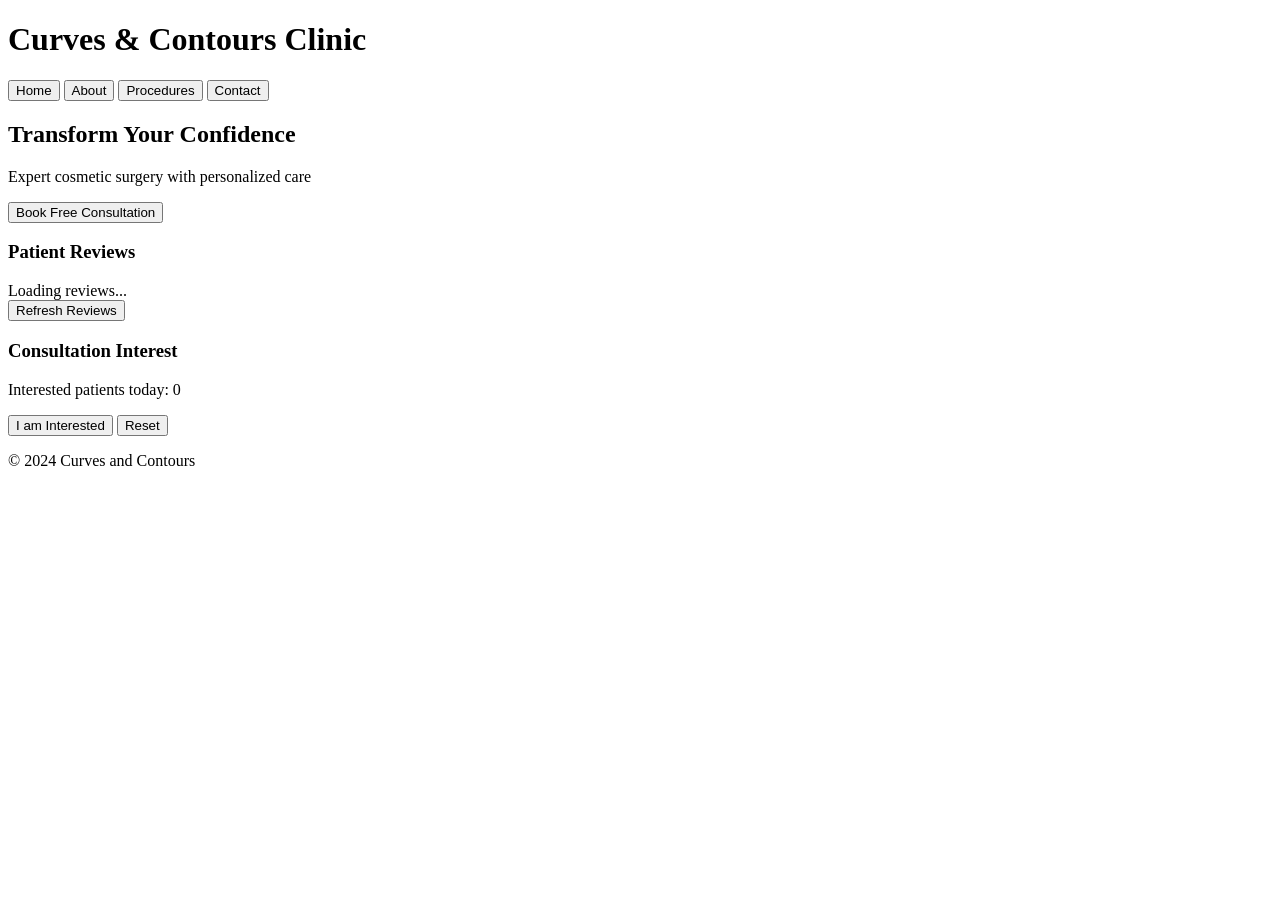
==== index.html @ a5d0fdcd "Setting up the home page for the website" ====
<!DOCTYPE html>
<html lang="en">
<head>
    <meta charset="UTF-8">
    <meta name="viewport" content="width=device-width, initial-scale=1.0">
    <title>  Cosmetic Surgery | Home </title>
    <link rel="stylesheet" href="css/style.css">
</head>
<body>
    <header>
        <h1> Curves & Contours Clinic</h1> 
        <!--creating home/about/procedures/contact buttons-->
        <nav>
            <button class="nav-btn" data-page="home">Home</button>
            <button class="nav-btn" data-page="about">About</button>
            <button class="nav-btn" data-page="procedures">Procedures</button>
            <button class="nav-btn" data-page="contact">Contact</button>
        </nav>
    </header>

    <!--Dynamic content (from JS)loads here -->
    <main id="app">
        <div id="hero">
            <h2>Transform Your Confidence</h2>
            <p>Expert cosmetic surgery with personalized care</p>
            <button id="bookConsultBtn" class="cta-button">Book Free Consultation</button>
            </div>
            <div id="reviews-section">
                <h3>Patient Reviews</h3>
                <div id="reviews-container">Loading reviews...</div>
                <button id="refreshReviews">Refresh Reviews</button>
            </div>
            <div id="counter-demo">
                <h3>Consultation Interest</h3>
                <p>Interested patients today: <span id="interestCount">0</span> </p>
                <button id="increaseInterest">I am Interested</button>
                <button id="resetInterest">Reset</button>
            </div>
    </main>

    <footer>
        <p>&copy; 2024 Curves and Contours</p>
    </footer>

    <script src="js/api.js"></script>
    <script src="js/contact.js"></script>
    <script src="js/app.js"></script>

</body>
</html>
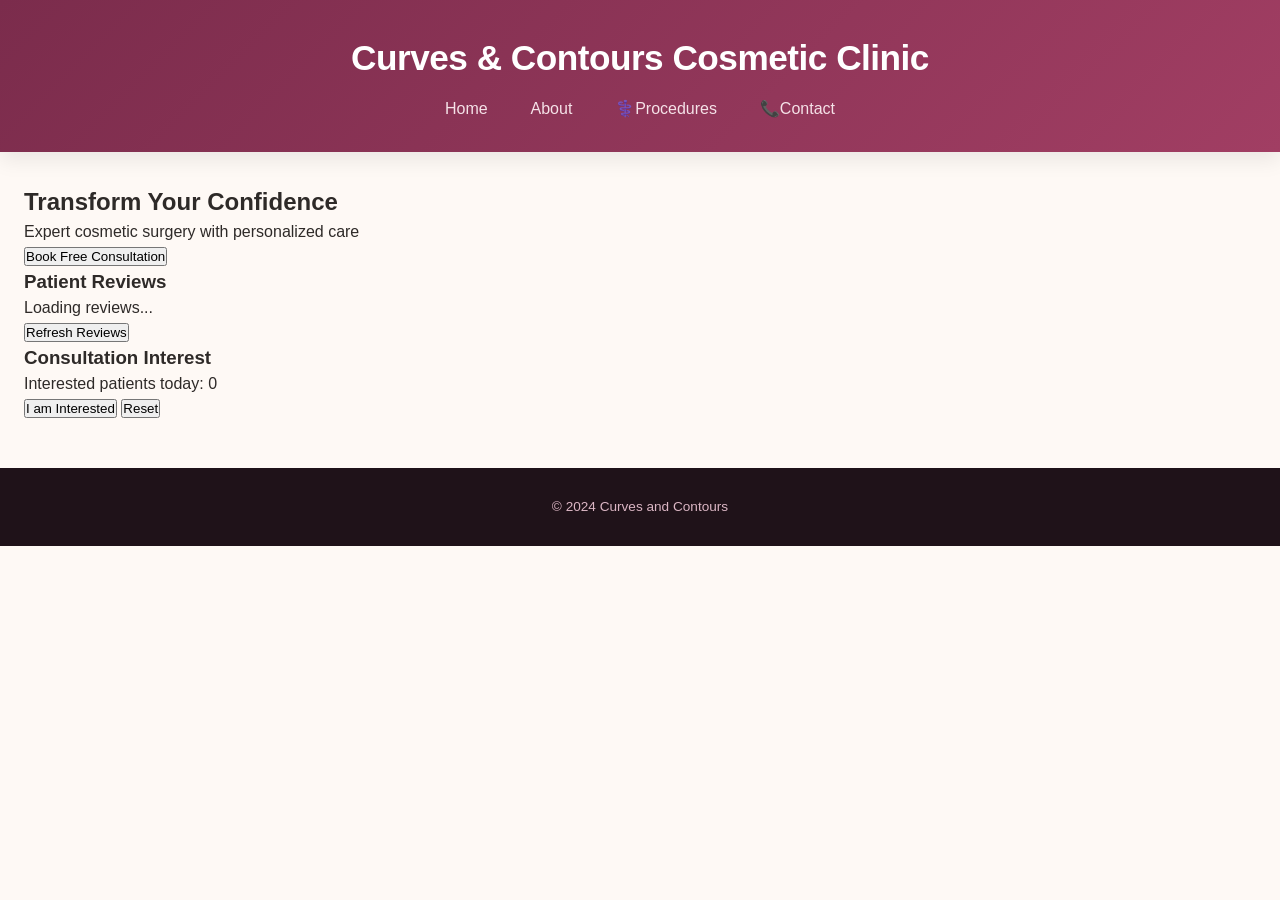
==== commit c329ca51: "Styling the website using css" ====
--- a/index.html
+++ b/index.html
@@ -8,13 +8,13 @@
 </head>
 <body>
     <header>
-        <h1> Curves & Contours Clinic</h1> 
+        <h1> Curves & Contours Cosmetic Clinic</h1> 
         <!--creating home/about/procedures/contact buttons-->
         <nav>
             <button class="nav-btn" data-page="home">Home</button>
             <button class="nav-btn" data-page="about">About</button>
-            <button class="nav-btn" data-page="procedures">Procedures</button>
-            <button class="nav-btn" data-page="contact">Contact</button>
+            <button class="nav-btn" data-page="procedures">⚕️Procedures</button>
+            <button class="nav-btn" data-page="contact">📞Contact</button>
         </nav>
     </header>
 
--- a/css/style.css
+++ b/css/style.css
@@ -0,0 +1,339 @@
+* {
+    margin: 0;
+    padding: 0;
+    box-sizing: border-box;
+}
+
+body {
+    font-family: 'Segoe UI', Roboto, 'Helvetica Neue', sans-serif;
+    background: #fef9f5;
+    color: #2e2a28;
+    line-height: 1.5;
+}
+
+/* Header / branding */
+header {
+    background: linear-gradient(135deg, #7b2c4c 0%, #a13e63 100%);
+    color: white;
+    padding: 2rem 2rem 1.5rem;
+    text-align: center;
+    box-shadow: 0 8px 20px rgba(0,0,0,0.08);
+}
+
+header h1 {
+    font-size: 2.2rem;
+    letter-spacing: -0.5px;
+    font-weight: 600;
+    margin-bottom: 0.3rem;
+}
+
+header p {
+    font-size: 1rem;
+    opacity: 0.9;
+    font-weight: 300;
+}
+
+/* === MAIN DROPDOWN NAVIGATION (PROCEDURES BUTTON) === */
+.main-nav {
+    background-color: #2c1a24;
+    padding: 0.6rem 2rem;
+    display: flex;
+    justify-content: space-between;
+    align-items: center;
+    flex-wrap: wrap;
+    box-shadow: 0 4px 10px rgba(0,0,0,0.05);
+    position: sticky;
+    top: 0;
+    z-index: 1000;
+}
+
+.logo {
+    color: #f7cfd8;
+    font-weight: 700;
+    font-size: 1.4rem;
+    letter-spacing: 1px;
+}
+
+.nav-buttons {
+    display: flex;
+    gap: 0.5rem;
+    align-items: center;
+    flex-wrap: wrap;
+}
+
+/* generic nav buttons (home, about, contact) */
+.nav-btn {
+    background: transparent;
+    border: none;
+    color: #f5e2e8;
+    font-size: 1rem;
+    font-weight: 500;
+    padding: 0.6rem 1.2rem;
+    border-radius: 40px;
+    cursor: pointer;
+    transition: all 0.2s ease;
+    font-family: inherit;
+}
+
+.nav-btn:hover {
+    background-color: #4e2c3b;
+    color: white;
+}
+
+/* PROCEDURES DROPDOWN BUTTON (standalone) */
+.procedures-dropdown-btn {
+    background: #e8b0c0;
+    color: #2c1a24;
+    border: none;
+    font-weight: 600;
+    padding: 0.6rem 1.5rem;
+    border-radius: 40px;
+    font-size: 1rem;
+    cursor: pointer;
+    display: inline-flex;
+    align-items: center;
+    gap: 8px;
+    transition: 0.2s;
+    font-family: inherit;
+    box-shadow: 0 2px 5px rgba(0,0,0,0.1);
+}
+
+.procedures-dropdown-btn:hover {
+    background-color: #d48da5;
+    transform: translateY(-1px);
+}
+
+/* dropdown wrapper relative container */
+.dropdown-wrapper {
+    position: relative;
+    display: inline-block;
+}
+
+/* mega dropdown menu - full categories grid */
+.mega-dropdown {
+    position: absolute;
+    top: calc(100% + 8px);
+    left: 0;
+    background: white;
+    width: 720px;
+    max-width: 90vw;
+    border-radius: 28px;
+    box-shadow: 0 20px 35px -12px rgba(0,0,0,0.25);
+    opacity: 0;
+    visibility: hidden;
+    transform: translateY(-12px);
+    transition: opacity 0.2s ease, visibility 0.2s, transform 0.2s;
+    z-index: 1050;
+    border: 1px solid #ffe2e9;
+    overflow: hidden;
+}
+
+.dropdown-wrapper.open .mega-dropdown {
+    opacity: 1;
+    visibility: visible;
+    transform: translateY(0);
+}
+
+.dropdown-columns {
+    display: flex;
+    flex-wrap: wrap;
+    padding: 1.8rem 1.8rem;
+    gap: 1.8rem;
+    background: #ffffff;
+}
+
+.dropdown-column {
+    flex: 1;
+    min-width: 170px;
+}
+
+.dropdown-column h4 {
+    font-size: 1.1rem;
+    font-weight: 700;
+    color: #a13e63;
+    border-left: 4px solid #e8b0c0;
+    padding-left: 10px;
+    margin-bottom: 1rem;
+    margin-top: 0;
+}
+
+.dropdown-column ul {
+    list-style: none;
+    padding: 0;
+    margin: 0;
+}
+
+.dropdown-column li {
+    margin-bottom: 0.7rem;
+}
+
+.dropdown-column a {
+    text-decoration: none;
+    color: #3d2b32;
+    font-size: 0.9rem;
+    display: block;
+    transition: 0.2s;
+    padding: 4px 0;
+    font-weight: 500;
+}
+
+.dropdown-column a:hover {
+    color: #b34e74;
+    transform: translateX(5px);
+}
+
+/* Main content area */
+main {
+    max-width: 1280px;
+    margin: 2rem auto;
+    padding: 0 1.5rem;
+}
+
+.hero {
+    background: #fff1ed;
+    padding: 2rem;
+    border-radius: 32px;
+    text-align: center;
+    margin-bottom: 2.5rem;
+    box-shadow: 0 6px 12px rgba(0,0,0,0.03);
+}
+
+.hero h2 {
+    font-size: 1.9rem;
+    color: #632c46;
+    margin-bottom: 0.6rem;
+}
+
+.procedure-detail {
+    background: #ffffff;
+    border-radius: 28px;
+    padding: 1.8rem;
+    margin-bottom: 2.5rem;
+    box-shadow: 0 10px 20px rgba(0,0,0,0.05);
+    border-left: 8px solid #e8b0c0;
+    transition: all 0.2s;
+    display: none;
+}
+
+.procedure-detail.active-detail {
+    display: block;
+    animation: fadeSlide 0.25s ease;
+}
+
+@keyframes fadeSlide {
+    from {
+        opacity: 0;
+        transform: translateY(10px);
+    }
+    to {
+        opacity: 1;
+        transform: translateY(0);
+    }
+}
+
+.procedure-detail h3 {
+    color: #a13e63;
+    font-size: 1.8rem;
+    margin-bottom: 1rem;
+}
+
+.procedure-detail p {
+    color: #3e2c33;
+    margin-bottom: 1rem;
+    font-size: 1rem;
+}
+
+.procedure-detail .detail-badge {
+    display: inline-block;
+    background: #f3e0e6;
+    padding: 0.3rem 1rem;
+    border-radius: 50px;
+    font-size: 0.8rem;
+    color: #6d3b51;
+    margin-top: 0.5rem;
+}
+
+.featured-section {
+    margin-top: 1rem;
+}
+
+.featured-section h3 {
+    font-size: 1.7rem;
+    margin-bottom: 1.5rem;
+    color: #3e2a33;
+}
+
+.procedure-grid {
+    display: grid;
+    grid-template-columns: repeat(auto-fill, minmax(280px, 1fr));
+    gap: 1.5rem;
+}
+
+.procedure-card {
+    background: white;
+    border-radius: 24px;
+    padding: 1.5rem;
+    transition: 0.2s;
+    cursor: pointer;
+    border: 1px solid #ffe2ea;
+    box-shadow: 0 4px 8px rgba(0,0,0,0.02);
+}
+
+.procedure-card:hover {
+    transform: translateY(-5px);
+    box-shadow: 0 15px 25px -8px rgba(0,0,0,0.1);
+    border-color: #e8b0c0;
+}
+
+.procedure-card h4 {
+    font-size: 1.3rem;
+    color: #7b2c4c;
+    margin-bottom: 0.6rem;
+}
+
+.procedure-card p {
+    color: #5c4850;
+    font-size: 0.9rem;
+}
+
+footer {
+    background: #1f1219;
+    color: #dbb6c4;
+    text-align: center;
+    padding: 1.8rem;
+    margin-top: 3rem;
+    font-size: 0.85rem;
+}
+
+/* responsive */
+@media (max-width: 750px) {
+    .main-nav {
+        flex-direction: column;
+        gap: 0.8rem;
+        align-items: stretch;
+    }
+    .nav-buttons {
+        justify-content: center;
+    }
+    .dropdown-wrapper {
+        width: 100%;
+    }
+    .procedures-dropdown-btn {
+        width: 100%;
+        justify-content: center;
+    }
+    .mega-dropdown {
+        left: 0;
+        right: 0;
+        width: auto;
+    }
+}
+
+/* utility */
+.hidden-page {
+    display: none;
+}
+
+.active-page {
+    display: block;
+}
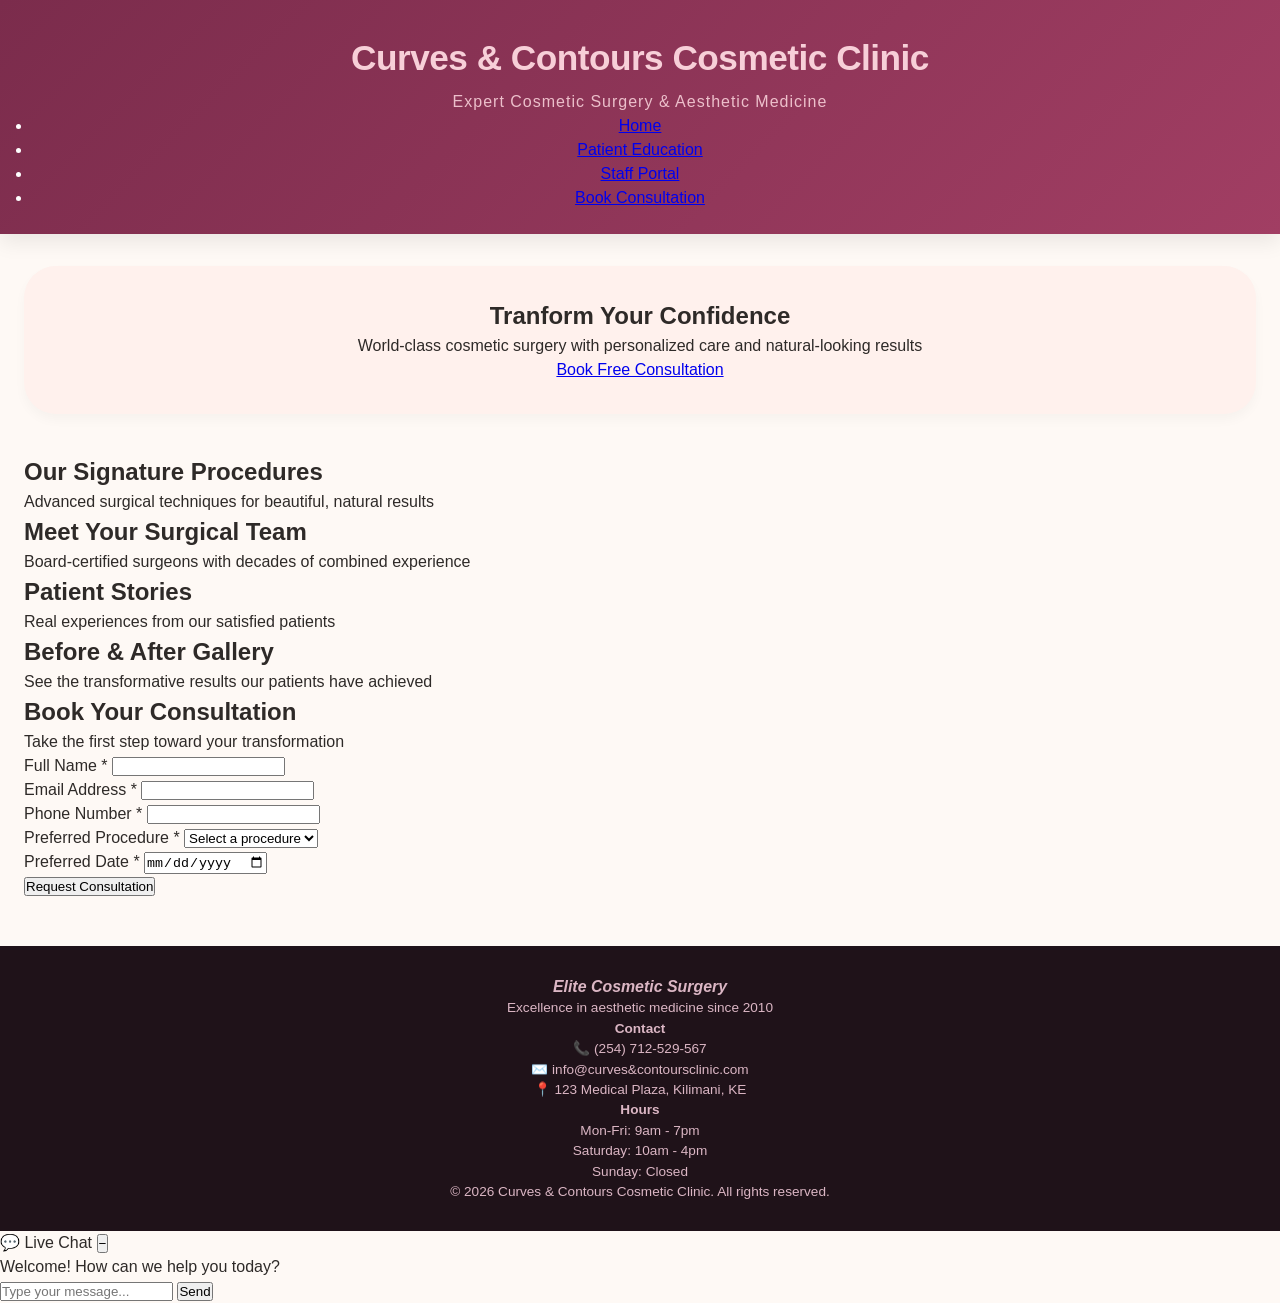
==== commit ba7ae363: "Updating the index file" ====
--- a/index.html
+++ b/index.html
@@ -3,48 +3,163 @@
 <head>
     <meta charset="UTF-8">
     <meta name="viewport" content="width=device-width, initial-scale=1.0">
-    <title>  Cosmetic Surgery | Home </title>
+    <title>  Curves & Contours Cosmetic Clinic| Transform Your Confidence</title>
     <link rel="stylesheet" href="css/style.css">
 </head>
 <body>
     <header>
-        <h1> Curves & Contours Cosmetic Clinic</h1> 
-        <!--creating home/about/procedures/contact buttons-->
-        <nav>
-            <button class="nav-btn" data-page="home">Home</button>
-            <button class="nav-btn" data-page="about">About</button>
-            <button class="nav-btn" data-page="procedures">⚕️Procedures</button>
-            <button class="nav-btn" data-page="contact">📞Contact</button>
+        <nav class="navbar">
+        <div class="container">
+            <div class="logo">
+                <h1>Curves & Contours Cosmetic Clinic</h1>
+                <p>Expert Cosmetic Surgery & Aesthetic Medicine</p>
+            </div>
+            <ul class="nav-links">
+                <li><a href="index.html" class="active">Home</a></li>
+                <li><a href="education.html">Patient Education</a></li>
+                <li><a href="dashboard.html">Staff Portal</a></li>
+                <li><a href="#booking" id="booking-nav">Book Consultation</a></li>
+            </ul>
+            <div class="hamburger">
+                <span></span>
+                <span></span>
+                <span></span>
+            </div>
+        </div>
         </nav>
     </header>
 
-    <!--Dynamic content (from JS)loads here -->
-    <main id="app">
-        <div id="hero">
-            <h2>Transform Your Confidence</h2>
-            <p>Expert cosmetic surgery with personalized care</p>
-            <button id="bookConsultBtn" class="cta-button">Book Free Consultation</button>
+    <main>
+        <section class="hero">
+          <div class="hero-overlay"></div> 
+          <div class="container">
+            <div class="hero-content">
+                <h1>Tranform Your Confidence</h1>
+                <p> World-class cosmetic surgery with personalized care and natural-looking results</p>
+                <a href="#booking" class="btn-primary" id="hero-cta">Book Free Consultation</a>
             </div>
-            <div id="reviews-section">
-                <h3>Patient Reviews</h3>
-                <div id="reviews-container">Loading reviews...</div>
-                <button id="refreshReviews">Refresh Reviews</button>
+          </div>
+        </section>
+
+        <section class="procedures">
+            <div class="container">
+                <h2 class="section-title">Our Signature Procedures</h2>
+                <p class="section-subtitle">Advanced surgical techniques for beautiful, natural results</p>
+                <div id="procedure-grid" class="procedure-grid"></div>
             </div>
-            <div id="counter-demo">
-                <h3>Consultation Interest</h3>
-                <p>Interested patients today: <span id="interestCount">0</span> </p>
-                <button id="increaseInterest">I am Interested</button>
-                <button id="resetInterest">Reset</button>
+        </section>
+
+        <section class="doctors">
+            <div class="container">
+                <h2 class="section-title">Meet Your Surgical Team</h2>
+                <p class="section-subtitle">Board-certified surgeons with decades of combined experience</p>
+                <div id="doctor-grid" class="doctor-grid"></div>
             </div>
+        </section>
+
+        <section class="testimonials">
+            <div class="container">
+                <h2 class="section-title">Patient Stories</h2>
+                <p class="section-subtitle">Real experiences from our satisfied patients</p>
+                <div id="testimonial-grid" class="testimonial-grid"></div>
+            </div>
+        </section>
+
+        <section class="gallery">
+            <div class="container">
+                <h2 class="section-title">Before & After Gallery</h2>
+                <p class="section-subtitle">See the transformative results our patients have achieved</p>
+                <div id="gallery-grid" class="gallery-grid"></div>
+            </div>
+        </section>
+
+        <section id="booking" class="booking">
+            <div class="container">
+                <h2 class="section-title">Book Your Consultation</h2>
+                <p class="section-subtitle">Take the first step toward your transformation</p>
+                <form id="booking-form" class="booking-form">
+                    <div class="form-group">
+                        <label for="name">Full Name *</label>
+                        <input type="text" id="name" name="name" required>
+                        <span class="error-message" id="name-error"></span>
+                    </div>
+                    <div class="form-group">
+                        <label for="email">Email Address *</label>
+                        <input type="email" id="email" name="email" required>
+                        <span class="error-message" id="email-error"></span>
+                    </div>
+                    <div class="form-group">
+                        <label for="phone">Phone Number *</label>
+                        <input type="tel" id="phone" name="phone" required>
+                        <span class="error-message" id="phone-error"></span>
+                    </div>
+                    <div class="form-group">
+                        <label for="procedure">Preferred Procedure *</label>
+                        <select id="procedure" name="procedure" required>
+                            <option value="">Select a procedure</option>
+                        </select>
+                        <span class="error-message" id="procedure-error"></span>
+                    </div>
+                    <div class="form-group">
+                        <label for="date">Preferred Date *</label>
+                        <input type="date" id="date" name="date" required>
+                        <span class="error-message" id="date-error"></span>
+                    </div>
+                    <button type="submit" class="btn-primary">Request Consultation</button>
+                    <div id="form-message" class="form-message"></div>
+                </form>
+            </div>
+        </section>
     </main>
 
     <footer>
-        <p>&copy; 2024 Curves and Contours</p>
+        <div class="container">
+            <div class="footer-content">
+                <div class="footer-section">
+                    <h3><i>Elite Cosmetic Surgery</i></h3>
+                    <p>Excellence in aesthetic medicine since 2010</p>
+                </div>
+                <div class="footer-section">
+                    <h4>Contact</h4>
+                    <p>📞 (254) 712-529-567</p>
+                    <p>✉️ info@curves&contoursclinic.com</p>
+                    <p>📍 123 Medical Plaza, Kilimani, KE</p>
+                </div>
+                <div class="footer-section">
+                    <h4>Hours</h4>
+                    <p>Mon-Fri: 9am - 7pm</p>
+                    <p>Saturday: 10am - 4pm</p>
+                    <p>Sunday: Closed</p>
+                </div>
+            </div>
+            <div class="footer-bottom">
+                <p>&copy; 2026 Curves & Contours Cosmetic Clinic. All rights reserved.</p>
+            </div>
+        </div>
     </footer>
 
+    <!-- Chat Widget -->
+    <div id="chat-widget" class="chat-widget">
+        <div class="chat-header" id="chat-header">
+            <span>💬 Live Chat</span>
+            <button id="chat-toggle">−</button>
+        </div>
+        <div class="chat-body" id="chat-body">
+            <div class="chat-messages" id="chat-messages">
+                <div class="chat-message system">Welcome! How can we help you today?</div>
+            </div>
+            <div class="chat-input-area">
+                <input type="text" id="chat-input" placeholder="Type your message...">
+                <button id="chat-send">Send</button>
+            </div>
+        </div>
+    </div>
+
+    <script src="js/utils.js"></script>
     <script src="js/api.js"></script>
-    <script src="js/contact.js"></script>
-    <script src="js/app.js"></script>
-
+    <script src="js/chat.js"></script>
+    <script src="js/home.js"></script>
 </body>
 </html>
+            
+        
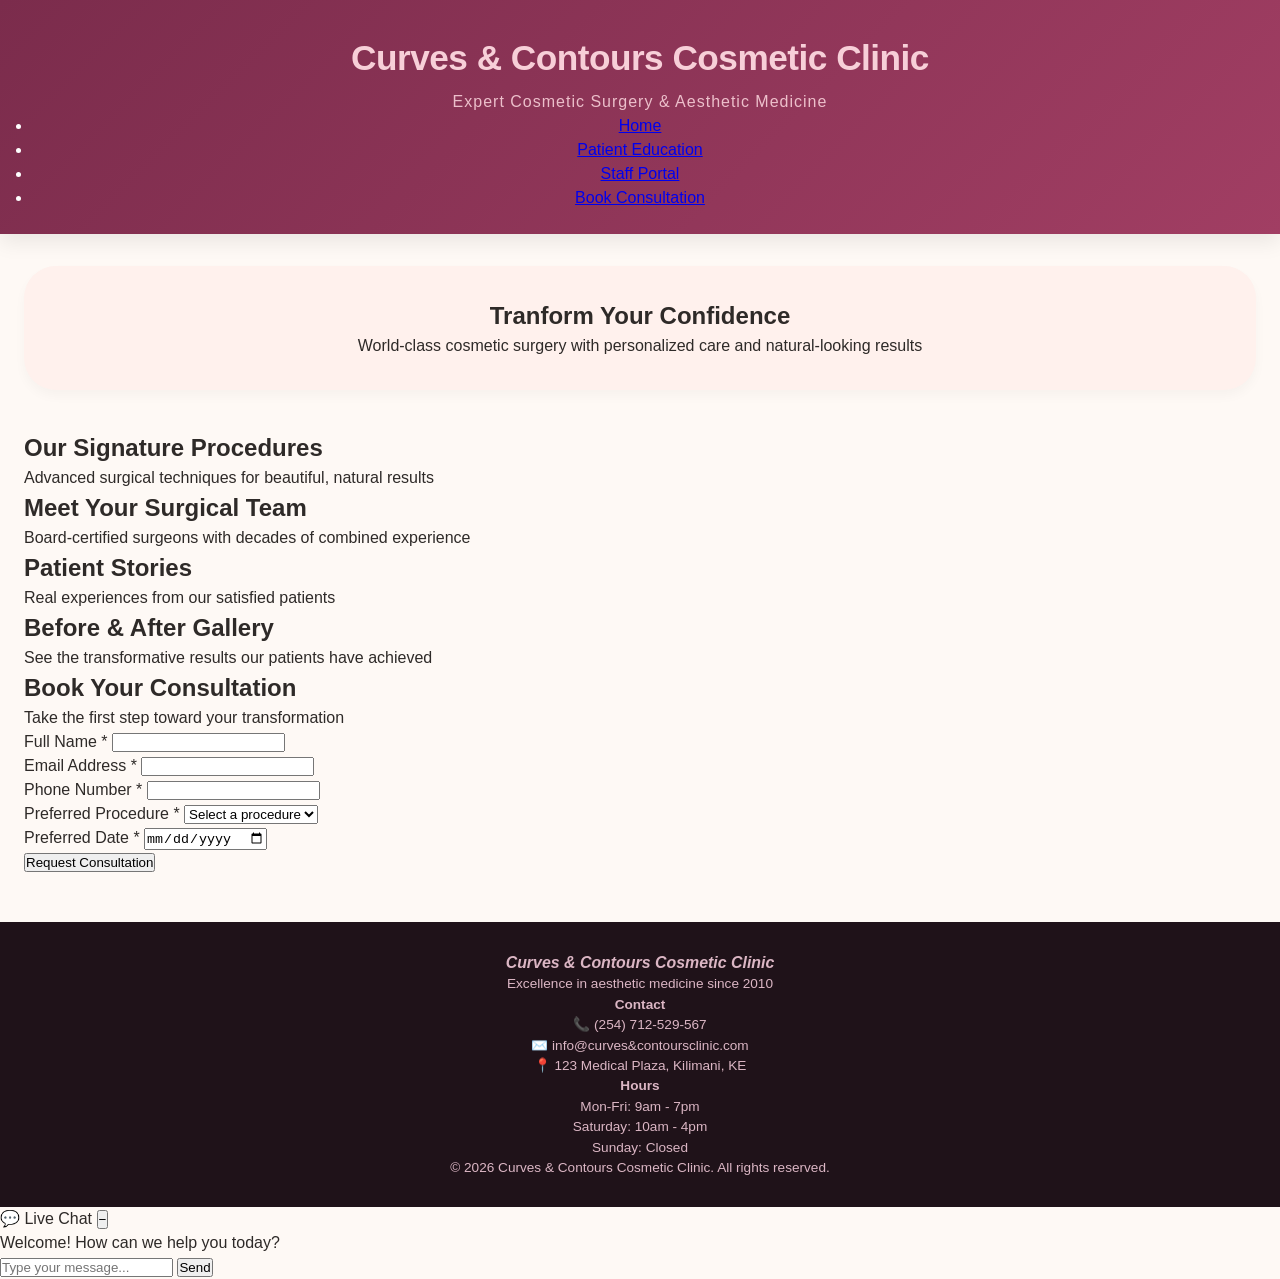
==== commit 6dc69b5c: "Adding the FAQS and patient education section" ====
--- a/index.html
+++ b/index.html
@@ -36,7 +36,7 @@
             <div class="hero-content">
                 <h1>Tranform Your Confidence</h1>
                 <p> World-class cosmetic surgery with personalized care and natural-looking results</p>
-                <a href="#booking" class="btn-primary" id="hero-cta">Book Free Consultation</a>
+                <!--<a href="#booking" class="btn-primary" id="hero-cta">Book Free Consultation</a> -->
             </div>
           </div>
         </section>
@@ -116,7 +116,7 @@
         <div class="container">
             <div class="footer-content">
                 <div class="footer-section">
-                    <h3><i>Elite Cosmetic Surgery</i></h3>
+                    <h3><i>Curves & Contours Cosmetic Clinic</i></h3>
                     <p>Excellence in aesthetic medicine since 2010</p>
                 </div>
                 <div class="footer-section">
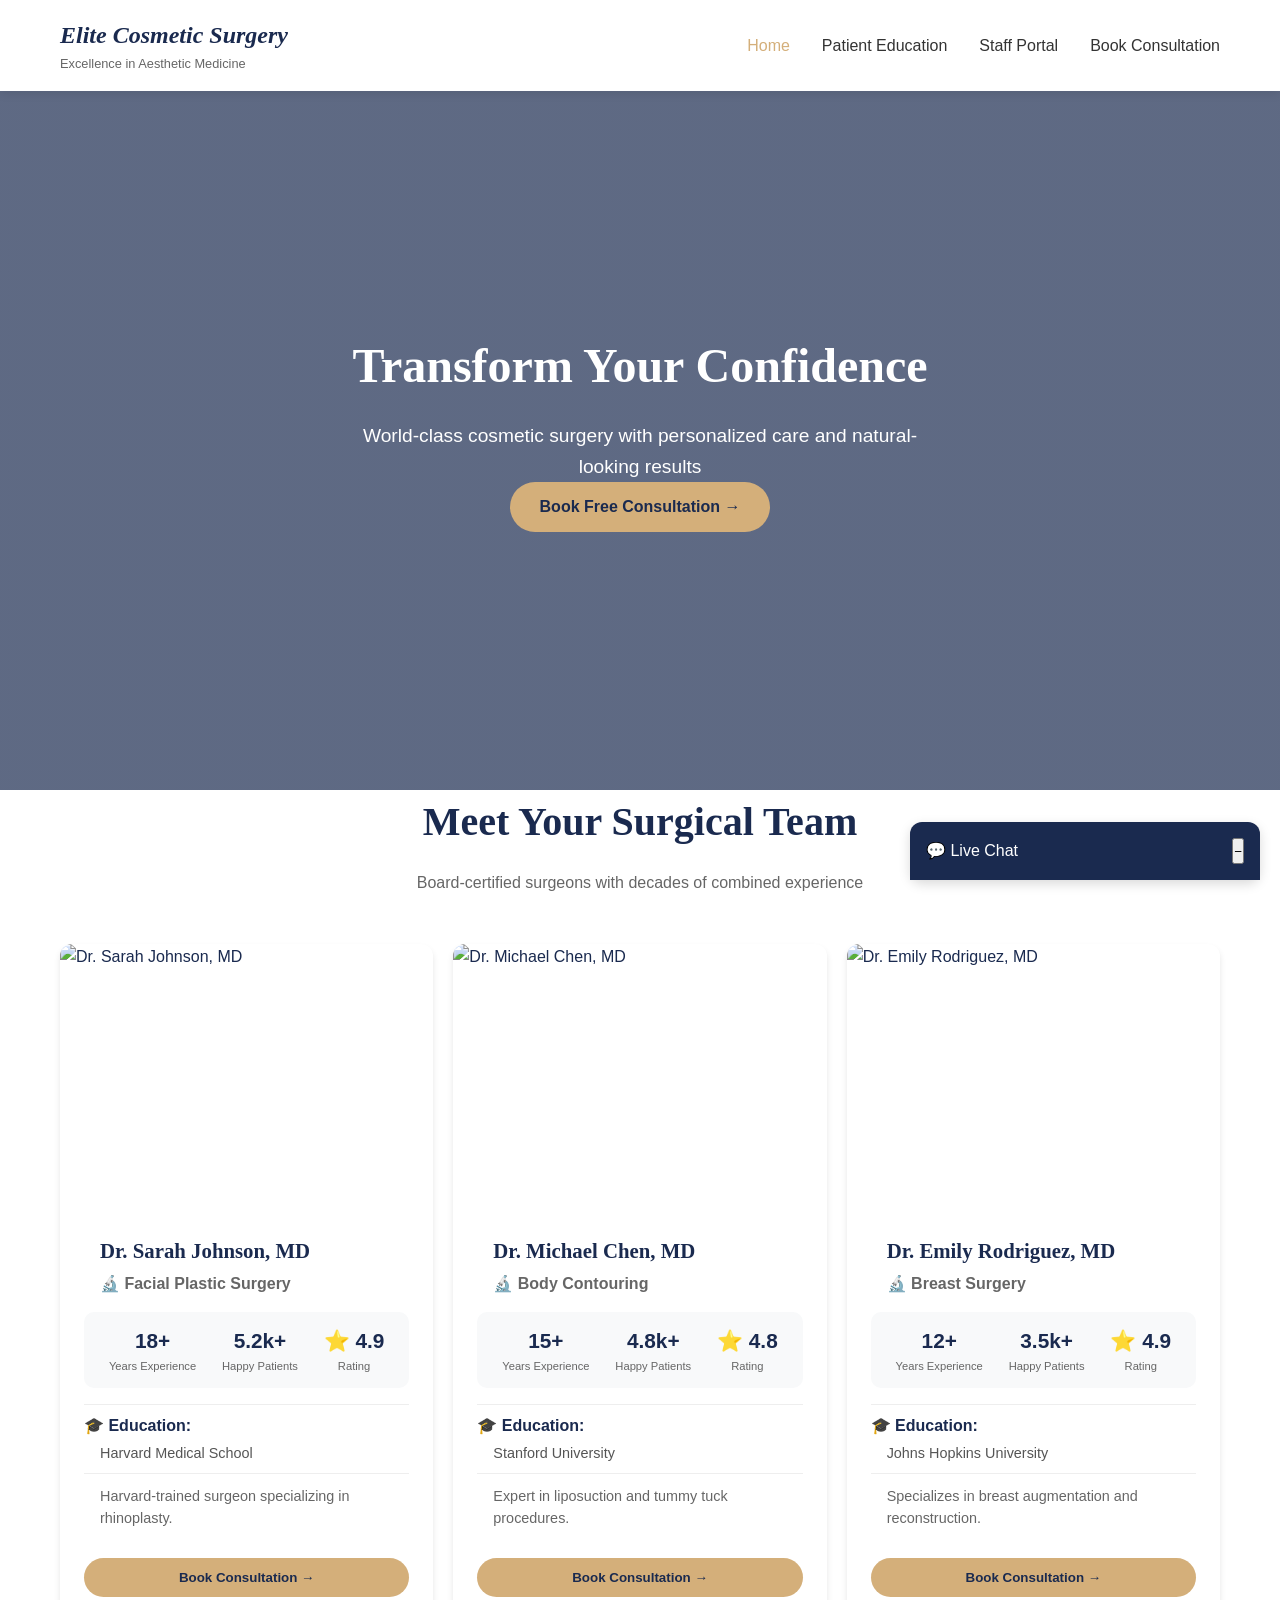
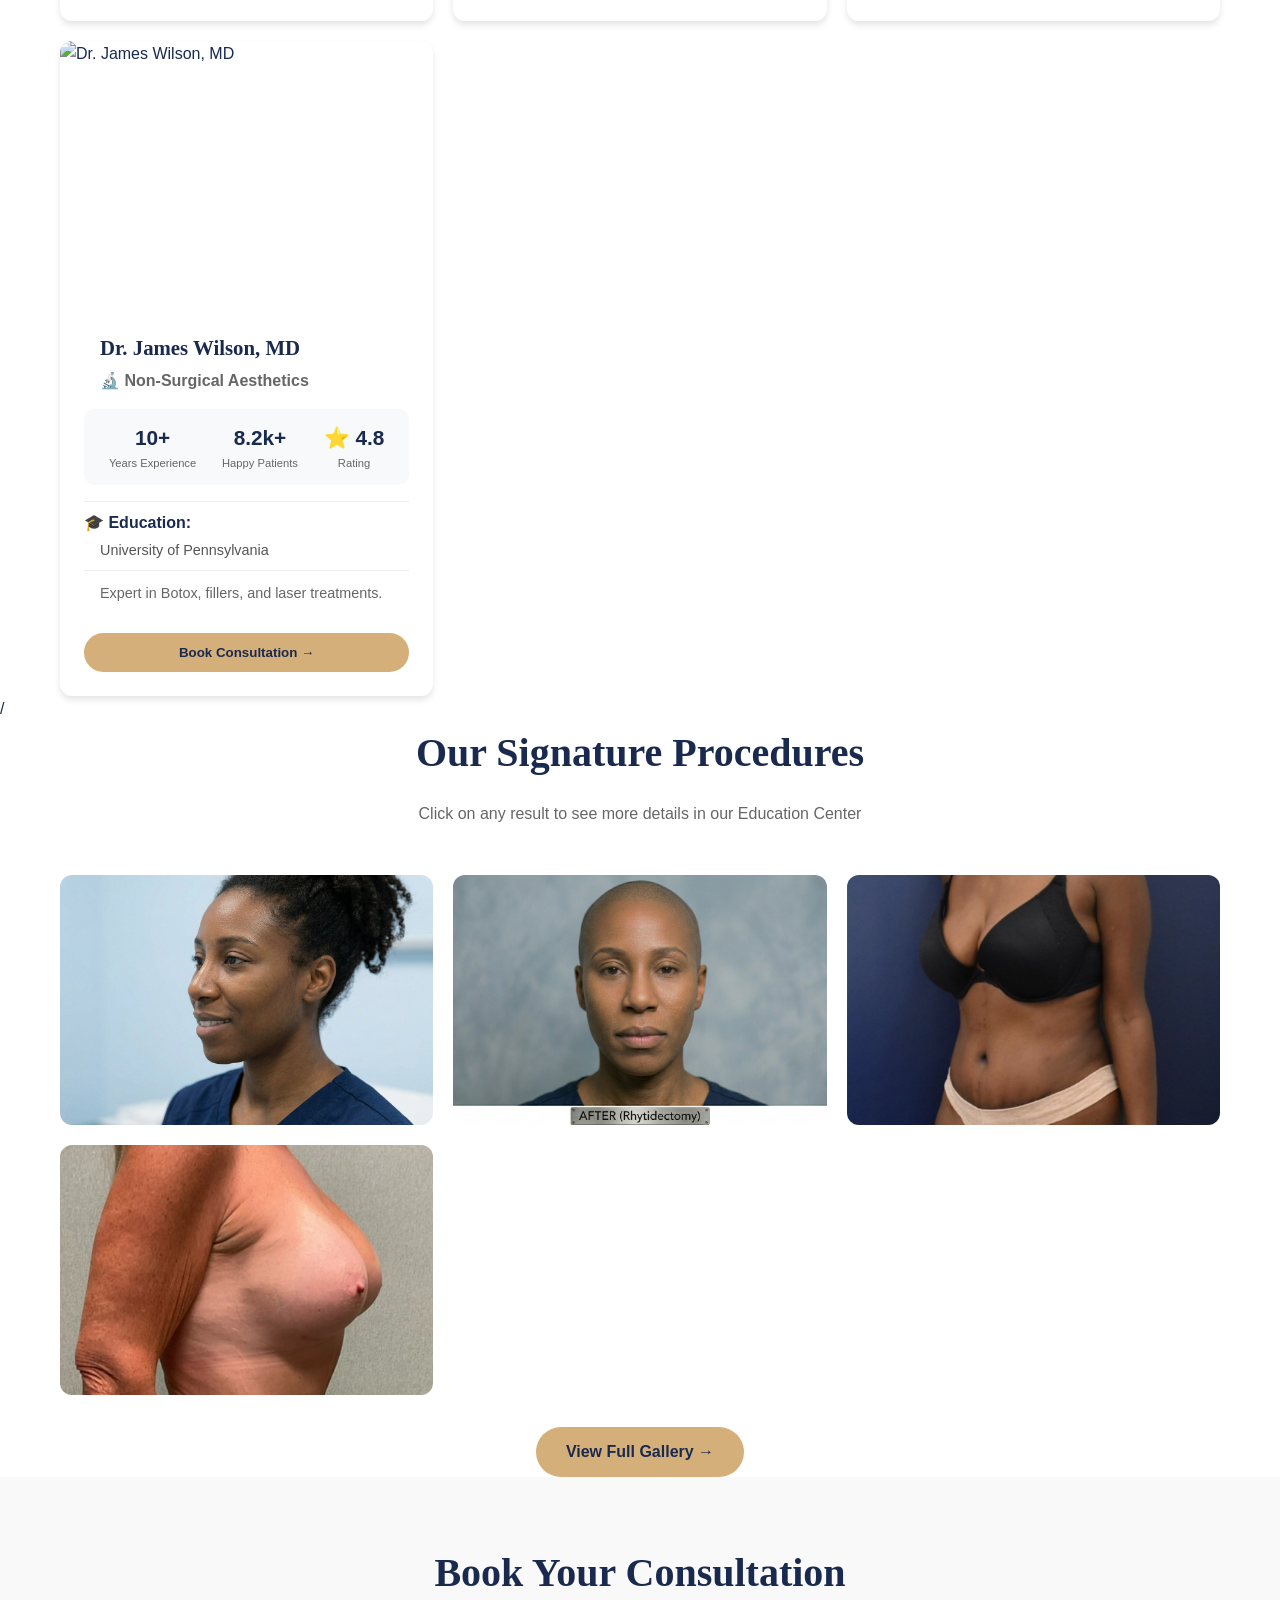
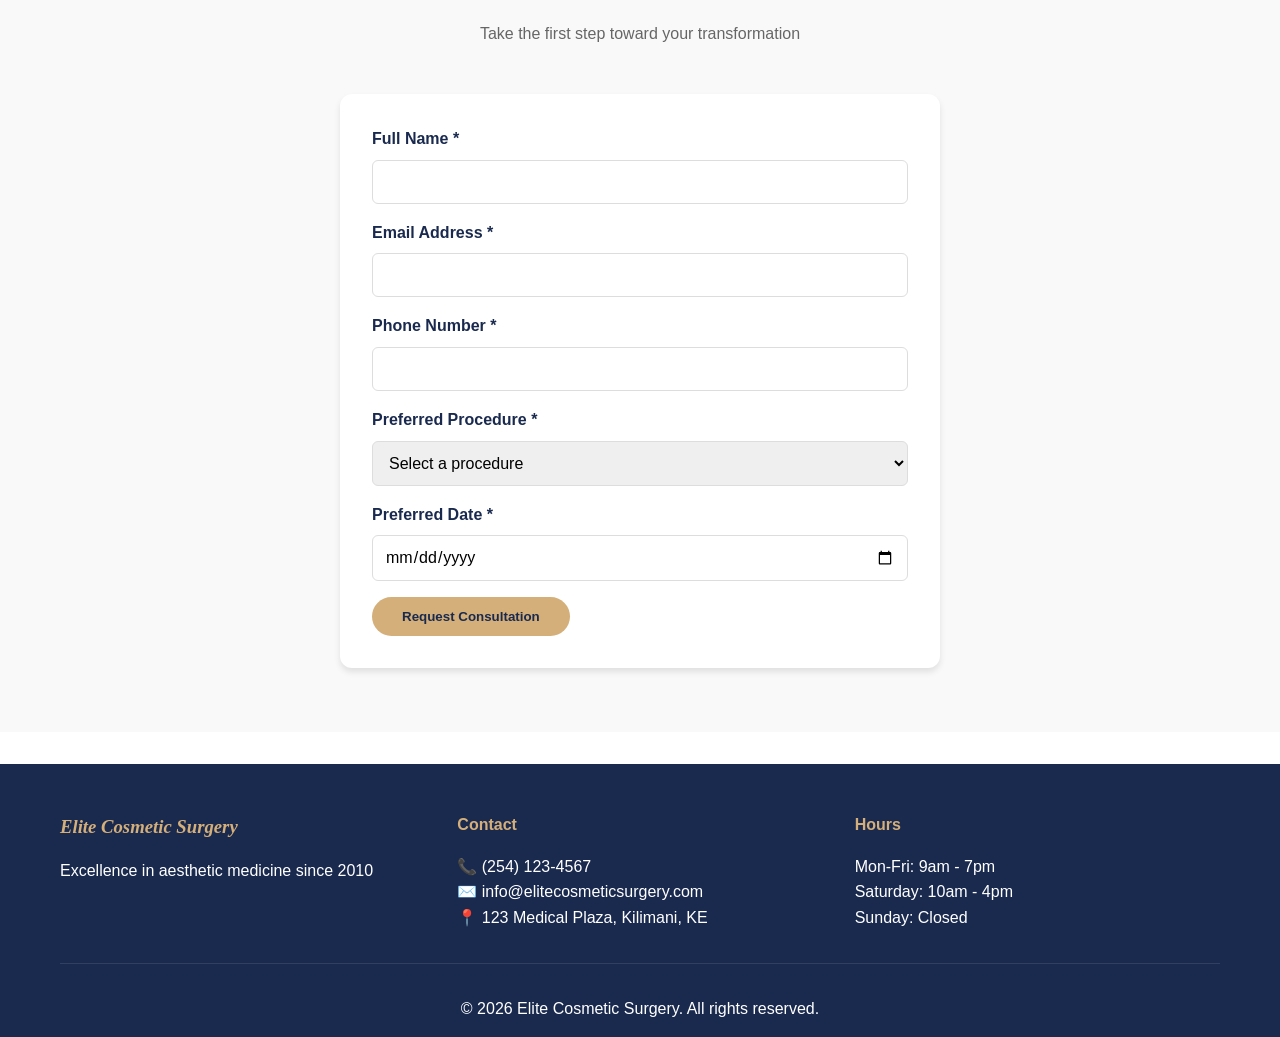
==== commit 60dc8b76: "Final touches to the project to make sure all the pages are responsive and the tests are passing" ====
--- a/index.html
+++ b/index.html
@@ -3,75 +3,122 @@
 <head>
     <meta charset="UTF-8">
     <meta name="viewport" content="width=device-width, initial-scale=1.0">
-    <title>  Curves & Contours Cosmetic Clinic| Transform Your Confidence</title>
+    <title>Elite Cosmetic Surgery | Transform Your Confidence</title>
     <link rel="stylesheet" href="css/style.css">
+    <style>
+    /* Quick image resize fix */
+    .gallery-grid img,
+    .procedure-grid img,
+    .doctor-grid img {
+        width: 100% !important;
+        height: 250px !important;
+        object-fit: cover !important;
+        display: block !important;
+    }
+    
+    .gallery-grid,
+    .procedure-grid,
+    .doctor-grid {
+        display: grid;
+        grid-template-columns: repeat(auto-fit, minmax(280px, 1fr));
+        gap: 20px;
+    }
+</style>
 </head>
 <body>
     <header>
         <nav class="navbar">
-        <div class="container">
-            <div class="logo">
-                <h1>Curves & Contours Cosmetic Clinic</h1>
-                <p>Expert Cosmetic Surgery & Aesthetic Medicine</p>
-            </div>
-            <ul class="nav-links">
-                <li><a href="index.html" class="active">Home</a></li>
-                <li><a href="education.html">Patient Education</a></li>
-                <li><a href="dashboard.html">Staff Portal</a></li>
-                <li><a href="#booking" id="booking-nav">Book Consultation</a></li>
-            </ul>
-            <div class="hamburger">
-                <span></span>
-                <span></span>
-                <span></span>
-            </div>
-        </div>
+            <div class="container">
+                <div class="logo">
+                    <h1><i>Elite Cosmetic Surgery</i></h1>
+                    <p>Excellence in Aesthetic Medicine</p>
+                </div>
+                <ul class="nav-links">
+                    <li><a href="index.html" class="active">Home</a></li>
+                    <li><a href="education.html">Patient Education</a></li>
+                    <li><a href="dashboard.html">Staff Portal</a></li>
+                    <li><a href="#booking" id="booking-nav">Book Consultation</a></li>
+                </ul>
+                <div class="hamburger">
+                    <span></span>
+                    <span></span>
+                    <span></span>
+                </div>
+            </div>
         </nav>
     </header>
 
     <main>
         <section class="hero">
-          <div class="hero-overlay"></div> 
-          <div class="container">
-            <div class="hero-content">
-                <h1>Tranform Your Confidence</h1>
-                <p> World-class cosmetic surgery with personalized care and natural-looking results</p>
-                <!--<a href="#booking" class="btn-primary" id="hero-cta">Book Free Consultation</a> -->
-            </div>
-          </div>
+            <div class="hero-overlay"></div>
+            <div class="container">
+                <div class="hero-content">
+                    <h1>Transform Your Confidence</h1>
+                    <p>World-class cosmetic surgery with personalized care and natural-looking results</p>
+                    <a href="#booking" class="btn-primary" id="hero-cta">Book Free Consultation →</a>
+                </div>
+            </div>
         </section>
 
-        <section class="procedures">
-            <div class="container">
-                <h2 class="section-title">Our Signature Procedures</h2>
-                <p class="section-subtitle">Advanced surgical techniques for beautiful, natural results</p>
-                <div id="procedure-grid" class="procedure-grid"></div>
-            </div>
-        </section>
-
-        <section class="doctors">
+        <section id="doctors" class="doctors">
             <div class="container">
                 <h2 class="section-title">Meet Your Surgical Team</h2>
                 <p class="section-subtitle">Board-certified surgeons with decades of combined experience</p>
                 <div id="doctor-grid" class="doctor-grid"></div>
             </div>
-        </section>
-
-        <section class="testimonials">
-            <div class="container">
-                <h2 class="section-title">Patient Stories</h2>
-                <p class="section-subtitle">Real experiences from our satisfied patients</p>
-                <div id="testimonial-grid" class="testimonial-grid"></div>
-            </div>
-        </section>
+        </section>/
 
         <section class="gallery">
             <div class="container">
-                <h2 class="section-title">Before & After Gallery</h2>
-                <p class="section-subtitle">See the transformative results our patients have achieved</p>
-                <div id="gallery-grid" class="gallery-grid"></div>
-            </div>
-        </section>
+                <h2 class="section-title">Our Signature Procedures</h2>
+                <p class="section-subtitle">Click on any result to see more details in our Education Center</p>
+                <div class="gallery-grid">
+                    <a href="education.html" class="gallery-link">
+                        <div class="gallery-item">
+                            <img src="images/AfterRhinoplasty.png" alt="Rhinoplasty Result">
+                            <div class="gallery-overlay">
+                                <p>Rhinoplasty</p>
+                                <small>Before → After</small>
+                    </div>
+                </div>
+            </a>
+            
+            <a href="education.html" class="gallery-link">
+                <div class="gallery-item">
+                    <img src="images/AfterFacelift.png" alt="Facelift Result">
+                    <div class="gallery-overlay">
+                        <p>Facelift</p>
+                        <small>Before → After</small>
+                    </div>
+                </div>
+            </a>
+            
+            <a href="education.html" class="gallery-link">
+                <div class="gallery-item">
+                    <img src="images/AfterLipo.jpg" alt="Liposuction Result">
+                    <div class="gallery-overlay">
+                        <p>Liposuction</p>
+                        <small>Before → After</small>
+                    </div>
+                </div>
+            </a>
+            
+            <a href="education.html" class="gallery-link">
+                <div class="gallery-item">
+                    <img src="images/AfterAug.jpg" alt="Breast Augmentation Result">
+                    <div class="gallery-overlay">
+                        <p>Breast Augmentation</p>
+                        <small>Before → After</small>
+                    </div>
+                </div>
+            </a>
+        </div>
+        
+        <div style="text-align: center; margin-top: 2rem;">
+            <a href="education.html" class="btn-primary">View Full Gallery →</a>
+        </div>
+    </div>
+</section>
 
         <section id="booking" class="booking">
             <div class="container">
@@ -116,13 +163,13 @@
         <div class="container">
             <div class="footer-content">
                 <div class="footer-section">
-                    <h3><i>Curves & Contours Cosmetic Clinic</i></h3>
+                    <h3><i>Elite Cosmetic Surgery</i></h3>
                     <p>Excellence in aesthetic medicine since 2010</p>
                 </div>
                 <div class="footer-section">
                     <h4>Contact</h4>
-                    <p>📞 (254) 712-529-567</p>
-                    <p>✉️ info@curves&contoursclinic.com</p>
+                    <p>📞 (254) 123-4567</p>
+                    <p>✉️ info@elitecosmeticsurgery.com</p>
                     <p>📍 123 Medical Plaza, Kilimani, KE</p>
                 </div>
                 <div class="footer-section">
@@ -133,12 +180,11 @@
                 </div>
             </div>
             <div class="footer-bottom">
-                <p>&copy; 2026 Curves & Contours Cosmetic Clinic. All rights reserved.</p>
+                <p>&copy; 2026 Elite Cosmetic Surgery. All rights reserved.</p>
             </div>
         </div>
     </footer>
 
-    <!-- Chat Widget -->
     <div id="chat-widget" class="chat-widget">
         <div class="chat-header" id="chat-header">
             <span>💬 Live Chat</span>
@@ -155,11 +201,10 @@
         </div>
     </div>
 
-    <script src="js/utils.js"></script>
-    <script src="js/api.js"></script>
-    <script src="js/chat.js"></script>
-    <script src="js/home.js"></script>
+    <script type="module" src="js/utils.js"></script>
+    <script type="module" src="js/api.js"></script>
+    <script type="module" src="js/chat.js"></script>
+    <script type="module" src="js/home.js"></script>
 </body>
 </html>
-            
         
--- a/css/style.css
+++ b/css/style.css
@@ -1,3 +1,6 @@
+/* Color Scheme: Navy Blue (#1a2a4f) + Rose Gold (#d4af7a) + White (#ffffff) */
+/* Font Families: Georgia (serif), Arial (sans-serif), Segoe UI (sans-serif) */
+
 * {
     margin: 0;
     padding: 0;
@@ -5,225 +8,608 @@
 }
 
 body {
-    font-family: 'Segoe UI', Roboto, 'Helvetica Neue', sans-serif;
-    background: #fef9f5;
-    color: #2e2a28;
-    line-height: 1.5;
-}
-
-/* Header / branding */
-header {
-    background: linear-gradient(135deg, #7b2c4c 0%, #a13e63 100%);
-    color: white;
-    padding: 2rem 2rem 1.5rem;
-    text-align: center;
-    box-shadow: 0 8px 20px rgba(0,0,0,0.08);
-}
-
-header h1 {
-    font-size: 2.2rem;
-    letter-spacing: -0.5px;
-    font-weight: 600;
-    margin-bottom: 0.3rem;
-}
-
-header p {
-    font-size: 1rem;
-    opacity: 0.9;
-    font-weight: 300;
-}
-
-/* === MAIN DROPDOWN NAVIGATION (PROCEDURES BUTTON) === */
-.main-nav {
-    background-color: #2c1a24;
-    padding: 0.6rem 2rem;
+    font-family: 'Arial', 'Helvetica', sans-serif;
+    line-height: 1.6;
+    color: #1a2a4f;
+    overflow-x: hidden;
+}
+
+h1, h2, h3, .logo h1 {
+    font-family: 'Georgia', 'Times New Roman', serif;
+}
+
+button, .btn-primary, .btn-secondary, input, select, textarea, .filter-btn, .tab-btn {
+    font-family: 'Segoe UI', 'Arial', sans-serif;
+}
+
+.container {
+    max-width: 1200px;
+    margin: 0 auto;
+    padding: 0 20px;
+}
+
+/* Navigation */
+.navbar {
+    background: white;
+    box-shadow: 0 2px 10px rgba(0,0,0,0.1);
+    position: fixed;
+    width: 100%;
+    top: 0;
+    z-index: 1000;
+}
+
+.navbar .container {
     display: flex;
     justify-content: space-between;
     align-items: center;
-    flex-wrap: wrap;
-    box-shadow: 0 4px 10px rgba(0,0,0,0.05);
-    position: sticky;
-    top: 0;
+    padding: 1rem 20px;
+}
+
+.logo h1 {
+    color: #1a2a4f;
+    font-size: 1.5rem;
+}
+
+.logo p {
+    font-size: 0.8rem;
+    color: #666;
+}
+
+.nav-links {
+    display: flex;
+    gap: 2rem;
+    list-style: none;
+}
+
+.nav-links a {
+    text-decoration: none;
+    color: #333;
+    font-weight: 500;
+    transition: color 0.3s;
+}
+
+.nav-links a:hover, .nav-links a.active {
+    color: #d4af7a;
+}
+
+.hamburger {
+    display: none;
+    flex-direction: column;
+    cursor: pointer;
+}
+
+.hamburger span {
+    width: 25px;
+    height: 3px;
+    background: #333;
+    margin: 3px 0;
+    transition: 0.3s;
+}
+
+/* Hero Section */
+.hero {
+    background: linear-gradient(rgba(26,42,79,0.7), rgba(26,42,79,0.7)), url('https://images.unsplash.com/photo-1519494026892-80bbd2d6fd0d?w=1600');
+    background-size: cover;
+    background-position: center;
+    height: 80vh;
+    display: flex;
+    align-items: center;
+    justify-content: center;
+    text-align: center;
+    color: white;
+    margin-top: 70px;
+}
+
+.hero-content h1 {
+    font-size: 3rem;
+    margin-bottom: 1rem;
+    animation: fadeInUp 1s;
+}
+
+.hero-content p {
+    font-size: 1.2rem;
+    max-width: 600px;
+    margin: 0 auto;
+    animation: fadeInUp 1s 0.2s both;
+}
+
+/* Buttons */
+.btn-primary {
+    display: inline-block;
+    background: #d4af7a;
+    color: #1a2a4f;
+    padding: 12px 30px;
+    text-decoration: none;
+    border-radius: 30px;
+    font-weight: bold;
+    border: none;
+    cursor: pointer;
+    transition: transform 0.3s, background 0.3s;
+}
+
+.btn-primary:hover {
+    background: #c49a5c;
+    transform: translateY(-2px);
+}
+
+.btn-secondary {
+    background: #1a2a4f;
+    color: white;
+    padding: 10px 20px;
+    border: none;
+    border-radius: 5px;
+    cursor: pointer;
+    margin-bottom: 1rem;
+}
+
+/* Section Titles */
+.section-title {
+    text-align: center;
+    font-size: 2.5rem;
+    margin-bottom: 1rem;
+    color: #1a2a4f;
+}
+
+.section-subtitle {
+    text-align: center;
+    color: #666;
+    margin-bottom: 3rem;
+}
+
+/* Grids */
+.procedure-grid, .doctor-grid, .testimonial-grid, .gallery-grid, .recovery-grid, .articles-grid {
+    display: grid;
+    grid-template-columns: repeat(auto-fit, minmax(300px, 1fr));
+    gap: 2rem;
+    margin-top: 2rem;
+}
+
+.procedure-card, .doctor-card, .testimonial-card, .gallery-card, .recovery-card, .article-card {
+    background: white;
+    border-radius: 12px;
+    overflow: hidden;
+    box-shadow: 0 4px 6px rgba(0,0,0,0.1);
+    transition: transform 0.3s;
+}
+
+.procedure-card:hover, .doctor-card:hover, .gallery-card:hover, .article-card:hover {
+    transform: translateY(-5px);
+}
+
+.procedure-card img, .doctor-card img, .gallery-card img {
+    width: 100%;
+    height: 250px;
+    object-fit: cover;
+}
+
+.procedure-card h3, .doctor-card h3 {
+    padding: 1rem 1rem 0;
+    color: #1a2a4f;
+}
+
+.procedure-card p, .doctor-card p {
+    padding: 0 1rem;
+    color: #666;
+}
+
+.recovery-time {
+    display: inline-block;
+    background: #d4af7a;
+    color: #1a2a4f;
+    padding: 5px 10px;
+    border-radius: 20px;
+    font-size: 0.8rem;
+    margin: 0.5rem 1rem 1rem;
+}
+
+/* Testimonials */
+.testimonial-card {
+    padding: 1.5rem;
+    text-align: center;
+}
+
+.testimonial-text {
+    font-style: italic;
+    margin-bottom: 1rem;
+}
+
+.testimonial-author {
+    color: #d4af7a;
+    font-weight: bold;
+}
+
+/* FAQ Accordion */
+.faq-accordion {
+    max-width: 800px;
+    margin: 0 auto;
+}
+
+.faq-item {
+    margin-bottom: 1rem;
+    border: 1px solid #ddd;
+    border-radius: 8px;
+    overflow: hidden;
+}
+
+.faq-question {
+    background: #f5f5f5;
+    padding: 1rem;
+    cursor: pointer;
+    font-weight: bold;
+    display: flex;
+    justify-content: space-between;
+    transition: background 0.3s;
+}
+
+.faq-question:hover {
+    background: #e0e0e0;
+}
+
+.faq-answer {
+    padding: 0;
+    max-height: 0;
+    overflow: hidden;
+    transition: max-height 0.3s ease-out;
+}
+
+.faq-answer.active {
+    padding: 1rem;
+    max-height: 500px;
+}
+
+/* Forms */
+.booking, .inquiry-form, .login-screen {
+    padding: 4rem 0;
+    background: #f9f9f9;
+}
+
+.booking-form, .login-box {
+    max-width: 600px;
+    margin: 0 auto;
+    background: white;
+    padding: 2rem;
+    border-radius: 12px;
+    box-shadow: 0 4px 6px rgba(0,0,0,0.1);
+}
+
+.login-box {
+    max-width: 400px;
+    margin-top: 100px;
+}
+
+.form-group {
+    margin-bottom: 1rem;
+}
+
+.form-group label {
+    display: block;
+    margin-bottom: 0.5rem;
+    font-weight: bold;
+}
+
+.form-group input, .form-group select, .form-group textarea {
+    width: 100%;
+    padding: 0.75rem;
+    border: 1px solid #ddd;
+    border-radius: 6px;
+    font-size: 1rem;
+}
+
+.error-message {
+    color: #e74c3c;
+    font-size: 0.8rem;
+    display: block;
+    margin-top: 0.25rem;
+}
+
+.form-message {
+    margin-top: 1rem;
+    padding: 1rem;
+    border-radius: 5px;
+    text-align: center;
+    display: none;
+}
+
+.form-message.success {
+    background: #d4edda;
+    color: #155724;
+    display: block;
+}
+
+/* Dashboard Tables */
+.dashboard-section {
+    background: white;
+    border-radius: 12px;
+    padding: 1.5rem;
+    margin-bottom: 2rem;
+    box-shadow: 0 2px 8px rgba(0,0,0,0.1);
+}
+
+.dashboard-section h3 {
+    color: #1a2a4f;
+    margin-bottom: 1rem;
+    border-bottom: 2px solid #d4af7a;
+    padding-bottom: 0.5rem;
+}
+
+.data-table {
+    width: 100%;
+    border-collapse: collapse;
+    overflow-x: auto;
+    display: block;
+}
+
+.data-table th, .data-table td {
+    padding: 12px;
+    text-align: left;
+    border-bottom: 1px solid #ddd;
+}
+
+.data-table th {
+    background: #1a2a4f;
+    color: white;
+}
+
+.status-pending { color: #f39c12; font-weight: bold; }
+.status-confirmed { color: #27ae60; font-weight: bold; }
+.status-completed { color: #3498db; font-weight: bold; }
+
+.filter-buttons {
+    margin-bottom: 1rem;
+}
+
+.filter-btn {
+    background: #ddd;
+    border: none;
+    padding: 8px 16px;
+    margin-right: 10px;
+    cursor: pointer;
+    border-radius: 20px;
+}
+
+.filter-btn.active {
+    background: #d4af7a;
+    color: #1a2a4f;
+}
+
+/* Inquiry Cards */
+.inquiry-card, .chat-message-card, .procedure-edit-card {
+    background: #f9f9f9;
+    padding: 1rem;
+    margin-bottom: 1rem;
+    border-radius: 8px;
+    border-left: 3px solid #d4af7a;
+}
+
+.respond-btn, .reply-chat, .update-procedure {
+    background: #1a2a4f;
+    color: white;
+    border: none;
+    padding: 5px 10px;
+    margin-top: 5px;
+    cursor: pointer;
+    border-radius: 3px;
+}
+
+.delete-procedure, .delete-inquiry, .delete-appointment {
+    background: #e74c3c;
+    color: white;
+    border: none;
+    padding: 5px 10px;
+    margin-top: 5px;
+    cursor: pointer;
+    border-radius: 3px;
+}
+
+.confirm-btn, .complete-btn {
+    background: #27ae60;
+    color: white;
+    border: none;
+    padding: 5px 10px;
+    margin-right: 5px;
+    cursor: pointer;
+    border-radius: 3px;
+}
+
+/* Chat Widget */
+.chat-widget {
+    position: fixed;
+    bottom: 20px;
+    right: 20px;
+    width: 350px;
+    background: white;
+    border-radius: 12px;
+    box-shadow: 0 4px 12px rgba(0,0,0,0.15);
     z-index: 1000;
 }
 
-.logo {
-    color: #f7cfd8;
-    font-weight: 700;
-    font-size: 1.4rem;
-    letter-spacing: 1px;
-}
-
-.nav-buttons {
-    display: flex;
-    gap: 0.5rem;
-    align-items: center;
-    flex-wrap: wrap;
-}
-
-/* generic nav buttons (home, about, contact) */
-.nav-btn {
-    background: transparent;
+.chat-header {
+    background: #1a2a4f;
+    color: white;
+    padding: 1rem;
+    border-radius: 12px 12px 0 0;
+    display: flex;
+    justify-content: space-between;
+    cursor: pointer;
+}
+
+.chat-body {
+    display: none;
+    flex-direction: column;
+    height: 400px;
+}
+
+.chat-body.active {
+    display: flex;
+}
+
+.chat-messages {
+    flex: 1;
+    overflow-y: auto;
+    padding: 1rem;
+}
+
+.chat-message {
+    margin-bottom: 1rem;
+    padding: 0.5rem;
+    border-radius: 8px;
+}
+
+.chat-message.user {
+    background: #d4af7a;
+    color: #1a2a4f;
+    text-align: right;
+}
+
+.chat-message.system {
+    background: #f0f0f0;
+}
+
+.chat-input-area {
+    display: flex;
+    padding: 1rem;
+    border-top: 1px solid #ddd;
+}
+
+.chat-input-area input {
+    flex: 1;
+    padding: 0.5rem;
+    border: 1px solid #ddd;
+    border-radius: 4px;
+    margin-right: 0.5rem;
+}
+
+.chat-input-area button {
+    background: #d4af7a;
     border: none;
-    color: #f5e2e8;
-    font-size: 1rem;
-    font-weight: 500;
-    padding: 0.6rem 1.2rem;
-    border-radius: 40px;
-    cursor: pointer;
-    transition: all 0.2s ease;
-    font-family: inherit;
-}
-
-.nav-btn:hover {
-    background-color: #4e2c3b;
-    color: white;
-}
-
-/* PROCEDURES DROPDOWN BUTTON (standalone) */
-.procedures-dropdown-btn {
-    background: #e8b0c0;
-    color: #2c1a24;
-    border: none;
-    font-weight: 600;
-    padding: 0.6rem 1.5rem;
-    border-radius: 40px;
-    font-size: 1rem;
-    cursor: pointer;
-    display: inline-flex;
-    align-items: center;
-    gap: 8px;
-    transition: 0.2s;
-    font-family: inherit;
-    box-shadow: 0 2px 5px rgba(0,0,0,0.1);
-}
-
-.procedures-dropdown-btn:hover {
-    background-color: #d48da5;
-    transform: translateY(-1px);
-}
-
-/* dropdown wrapper relative container */
-.dropdown-wrapper {
+    padding: 0.5rem 1rem;
+    border-radius: 4px;
+    cursor: pointer;
+}
+
+/* Gallery */
+.gallery-grid {
+    grid-template-columns: repeat(auto-fit, minmax(250px, 1fr));
+}
+
+.gallery-item {
     position: relative;
-    display: inline-block;
-}
-
-/* mega dropdown menu - full categories grid */
-.mega-dropdown {
+    cursor: pointer;
+}
+
+.gallery-overlay {
     position: absolute;
-    top: calc(100% + 8px);
+    bottom: 0;
     left: 0;
-    background: white;
-    width: 720px;
-    max-width: 90vw;
-    border-radius: 28px;
-    box-shadow: 0 20px 35px -12px rgba(0,0,0,0.25);
-    opacity: 0;
-    visibility: hidden;
-    transform: translateY(-12px);
-    transition: opacity 0.2s ease, visibility 0.2s, transform 0.2s;
-    z-index: 1050;
-    border: 1px solid #ffe2e9;
-    overflow: hidden;
-}
-
-.dropdown-wrapper.open .mega-dropdown {
-    opacity: 1;
-    visibility: visible;
+    right: 0;
+    background: rgba(26,42,79,0.9);
+    color: white;
+    padding: 1rem;
+    transform: translateY(100%);
+    transition: transform 0.3s;
+}
+
+.gallery-item:hover .gallery-overlay {
     transform: translateY(0);
 }
 
-.dropdown-columns {
-    display: flex;
-    flex-wrap: wrap;
-    padding: 1.8rem 1.8rem;
-    gap: 1.8rem;
-    background: #ffffff;
-}
-
-.dropdown-column {
-    flex: 1;
-    min-width: 170px;
-}
-
-.dropdown-column h4 {
-    font-size: 1.1rem;
-    font-weight: 700;
-    color: #a13e63;
-    border-left: 4px solid #e8b0c0;
-    padding-left: 10px;
-    margin-bottom: 1rem;
-    margin-top: 0;
-}
-
-.dropdown-column ul {
-    list-style: none;
-    padding: 0;
-    margin: 0;
-}
-
-.dropdown-column li {
-    margin-bottom: 0.7rem;
-}
-
-.dropdown-column a {
+/* Page Hero */
+.page-hero {
+    background: linear-gradient(135deg, #1a2a4f 0%, #2a3a5f 100%);
+    color: white;
+    padding: 120px 0 60px;
+    text-align: center;
+    margin-top: 70px;
+}
+
+.page-hero h1 {
+    font-size: 2.5rem;
+    margin-bottom: 1rem;
+}
+
+/* Recovery Tips */
+.recovery-card {
+    padding: 1.5rem;
+}
+
+.recovery-card h3 {
+    color: #1a2a4f;
+    margin-bottom: 0.5rem;
+}
+
+.recovery-timeline {
+    background: #d4af7a20;
+    padding: 0.5rem;
+    border-radius: 5px;
+    margin: 0.5rem 0;
+}
+
+.warning-signs {
+    background: #f8d7da;
+    padding: 0.5rem;
+    border-radius: 5px;
+    margin-top: 0.5rem;
+}
+
+/* API Articles */
+.article-card {
+    padding: 1.5rem;
+    cursor: pointer;
+}
+
+.article-card h3 {
+    color: #1a2a4f;
+    margin-bottom: 0.5rem;
+}
+
+.article-meta {
+    color: #d4af7a;
+    font-size: 0.8rem;
+    margin-top: 0.5rem;
+}
+
+.loading {
+    text-align: center;
+    padding: 2rem;
+    color: #666;
+}
+
+/* Footer */
+footer {
+    background: #1a2a4f;
+    color: white;
+    padding: 3rem 0 1rem;
+    margin-top: 2rem;
+}
+
+.footer-content {
+    display: grid;
+    grid-template-columns: repeat(auto-fit, minmax(250px, 1fr));
+    gap: 2rem;
+    margin-bottom: 2rem;
+}
+
+.footer-section h3, .footer-section h4 {
+    margin-bottom: 1rem;
+    color: #d4af7a;
+}
+
+.footer-section a {
+    color: white;
     text-decoration: none;
-    color: #3d2b32;
-    font-size: 0.9rem;
-    display: block;
-    transition: 0.2s;
-    padding: 4px 0;
-    font-weight: 500;
-}
-
-.dropdown-column a:hover {
-    color: #b34e74;
-    transform: translateX(5px);
-}
-
-/* Main content area */
-main {
-    max-width: 1280px;
-    margin: 2rem auto;
-    padding: 0 1.5rem;
-}
-
-.hero {
-    background: #fff1ed;
-    padding: 2rem;
-    border-radius: 32px;
-    text-align: center;
-    margin-bottom: 2.5rem;
-    box-shadow: 0 6px 12px rgba(0,0,0,0.03);
-}
-
-.hero h2 {
-    font-size: 1.9rem;
-    color: #632c46;
-    margin-bottom: 0.6rem;
-}
-
-.procedure-detail {
-    background: #ffffff;
-    border-radius: 28px;
-    padding: 1.8rem;
-    margin-bottom: 2.5rem;
-    box-shadow: 0 10px 20px rgba(0,0,0,0.05);
-    border-left: 8px solid #e8b0c0;
-    transition: all 0.2s;
-    display: none;
-}
-
-.procedure-detail.active-detail {
-    display: block;
-    animation: fadeSlide 0.25s ease;
-}
-
-@keyframes fadeSlide {
+}
+
+.footer-bottom {
+    text-align: center;
+    padding-top: 2rem;
+    border-top: 1px solid rgba(255,255,255,0.1);
+}
+
+/* Animations */
+@keyframes fadeInUp {
     from {
         opacity: 0;
-        transform: translateY(10px);
+        transform: translateY(30px);
     }
     to {
         opacity: 1;
@@ -231,109 +617,174 @@
     }
 }
 
-.procedure-detail h3 {
-    color: #a13e63;
-    font-size: 1.8rem;
-    margin-bottom: 1rem;
-}
-
-.procedure-detail p {
-    color: #3e2c33;
-    margin-bottom: 1rem;
-    font-size: 1rem;
-}
-
-.procedure-detail .detail-badge {
+/* Responsive */
+@media (max-width: 768px) {
+    .hamburger {
+        display: flex;
+    }
+    
+    .nav-links {
+        display: none;
+        position: fixed;
+        top: 70px;
+        left: 0;
+        width: 100%;
+        background: white;
+        flex-direction: column;
+        padding: 1rem;
+        gap: 1rem;
+        box-shadow: 0 4px 6px rgba(0,0,0,0.1);
+    }
+    
+    .nav-links.active {
+        display: flex;
+    }
+    
+    .hero {
+        height: 60vh;
+        margin-top: 60px;
+    }
+    
+    .hero-content h1 {
+        font-size: 2rem;
+    }
+    
+    .section-title {
+        font-size: 1.8rem;
+    }
+    
+    .procedure-grid, .doctor-grid, .testimonial-grid {
+        grid-template-columns: 1fr;
+    }
+    
+    .chat-widget {
+        width: 300px;
+        right: 10px;
+    }
+    
+    .data-table {
+        font-size: 0.8rem;
+    }
+}
+.gallery-link {
+    text-decoration: none;
+    display: block;
+    color: inherit;
+}
+
+.gallery-item {
+    cursor: pointer;
+    transition: transform 0.3s, box-shadow 0.3s;
+    border-radius: 12px;
+    overflow: hidden;
+}
+
+.gallery-link:hover .gallery-item {
+    transform: translateY(-5px);
+    box-shadow: 0 8px 20px rgba(0,0,0,0.15);
+}
+
+.view-hint {
     display: inline-block;
-    background: #f3e0e6;
-    padding: 0.3rem 1rem;
-    border-radius: 50px;
+    margin-top: 8px;
     font-size: 0.8rem;
-    color: #6d3b51;
-    margin-top: 0.5rem;
-}
-
-.featured-section {
+    color: #d4af7a;
+    font-weight: bold;
+}
+
+/* Doctor Stats Styling */
+.doctor-stats {
+    display: flex;
+    justify-content: space-around;
+    margin: 1rem 0;
+    padding: 0.75rem;
+    background: #f8f9fa;
+    border-radius: 10px;
+    text-align: center;
+}
+
+.stat {
+    display: flex;
+    flex-direction: column;
+}
+
+.stat-value {
+    font-size: 1.3rem;
+    font-weight: bold;
+    color: #1a2a4f;
+}
+
+.stat-label {
+    font-size: 0.7rem;
+    color: #666;
+}
+
+.doctor-education {
+    margin: 0.75rem 0;
+    padding: 0.5rem 0;
+    border-top: 1px solid #eee;
+    border-bottom: 1px solid #eee;
+}
+
+.doctor-education strong {
+    color: #1a2a4f;
+}
+
+.doctor-education p {
+    margin: 0.25rem 0 0;
+    font-size: 0.9rem;
+    color: #555;
+}
+
+.doctor-bio {
+    font-size: 0.9rem;
+    color: #555;
+    line-height: 1.5;
+    margin: 0.75rem 0;
+}
+
+.book-doctor {
+    width: 100%;
     margin-top: 1rem;
 }
 
-.featured-section h3 {
-    font-size: 1.7rem;
-    margin-bottom: 1.5rem;
-    color: #3e2a33;
-}
-
-.procedure-grid {
-    display: grid;
-    grid-template-columns: repeat(auto-fill, minmax(280px, 1fr));
-    gap: 1.5rem;
-}
-
-.procedure-card {
+.loading {
+    text-align: center;
+    padding: 2rem;
+    color: #666;
+}
+
+/* Doctor Card Improvements */
+.doctor-card {
     background: white;
-    border-radius: 24px;
+    border-radius: 12px;
+    overflow: hidden;
+    box-shadow: 0 4px 6px rgba(0,0,0,0.1);
+    transition: transform 0.3s;
+}
+
+.doctor-card:hover {
+    transform: translateY(-5px);
+}
+
+.doctor-image {
+    width: 100%;
+    height: 250px;
+    object-fit: cover;
+}
+
+.doctor-content {
     padding: 1.5rem;
-    transition: 0.2s;
-    cursor: pointer;
-    border: 1px solid #ffe2ea;
-    box-shadow: 0 4px 8px rgba(0,0,0,0.02);
-}
-
-.procedure-card:hover {
-    transform: translateY(-5px);
-    box-shadow: 0 15px 25px -8px rgba(0,0,0,0.1);
-    border-color: #e8b0c0;
-}
-
-.procedure-card h4 {
+}
+
+.doctor-name {
     font-size: 1.3rem;
-    color: #7b2c4c;
-    margin-bottom: 0.6rem;
-}
-
-.procedure-card p {
-    color: #5c4850;
-    font-size: 0.9rem;
-}
-
-footer {
-    background: #1f1219;
-    color: #dbb6c4;
-    text-align: center;
-    padding: 1.8rem;
-    margin-top: 3rem;
-    font-size: 0.85rem;
-}
-
-/* responsive */
-@media (max-width: 750px) {
-    .main-nav {
-        flex-direction: column;
-        gap: 0.8rem;
-        align-items: stretch;
-    }
-    .nav-buttons {
-        justify-content: center;
-    }
-    .dropdown-wrapper {
-        width: 100%;
-    }
-    .procedures-dropdown-btn {
-        width: 100%;
-        justify-content: center;
-    }
-    .mega-dropdown {
-        left: 0;
-        right: 0;
-        width: auto;
-    }
-}
-
-/* utility */
-.hidden-page {
-    display: none;
-}
-
-.active-page {
-    display: block;
+    margin-bottom: 0.25rem;
+    color: #1a2a4f;
+}
+
+.doctor-specialty {
+    color: #d4af7a;
+    font-weight: 600;
+    margin-bottom: 1rem;
 }
